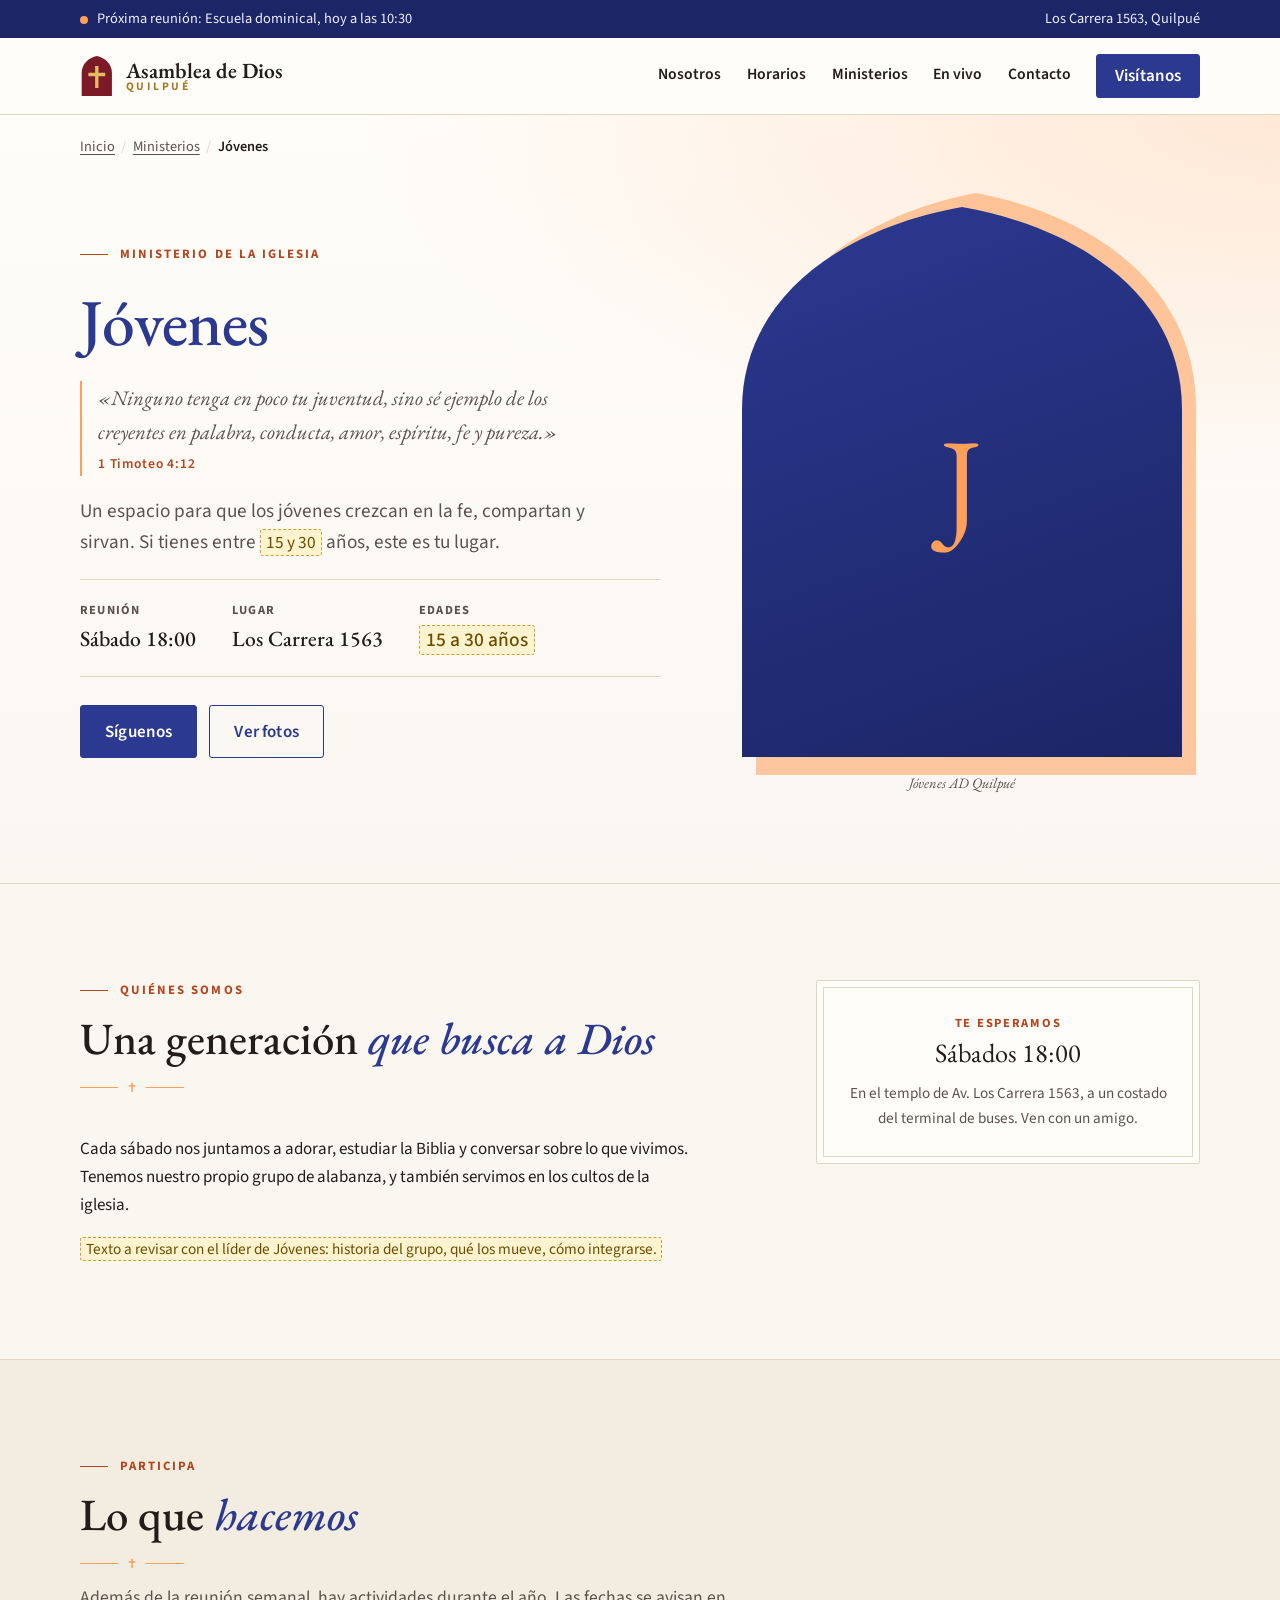
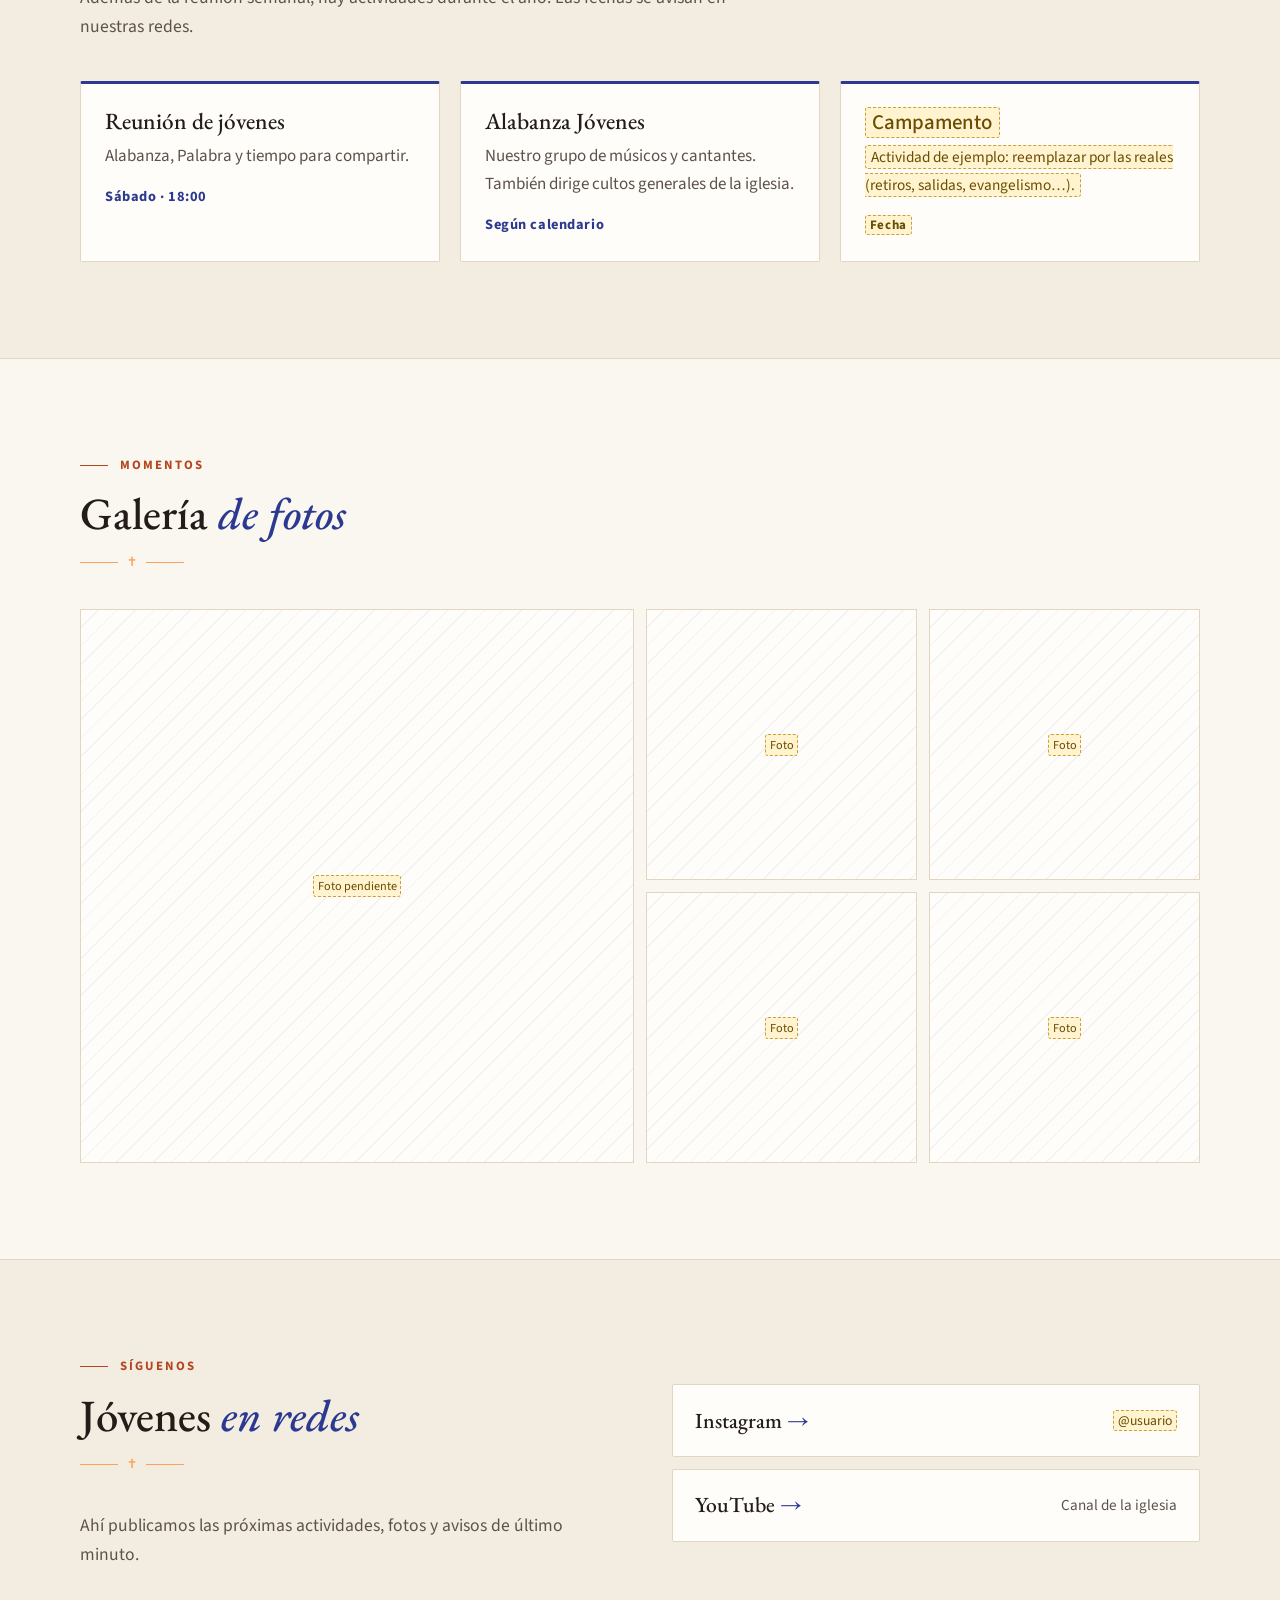
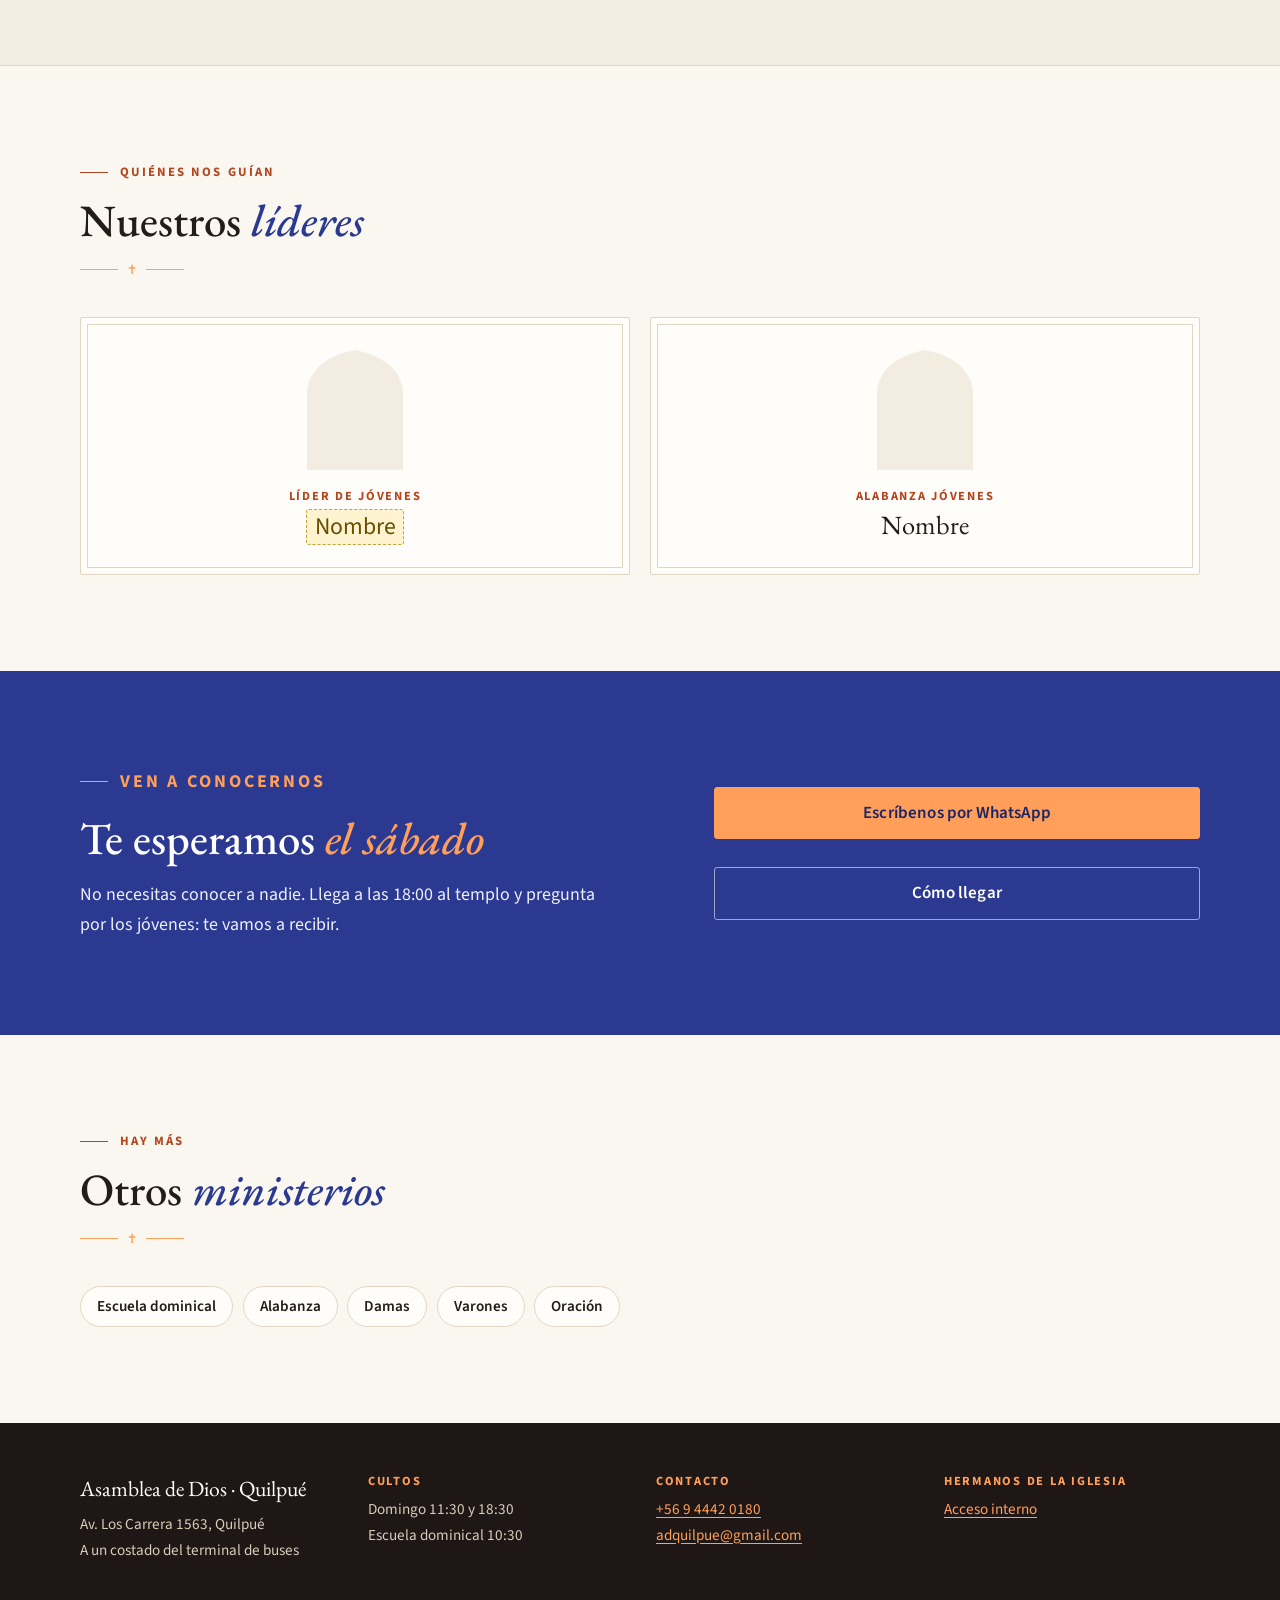
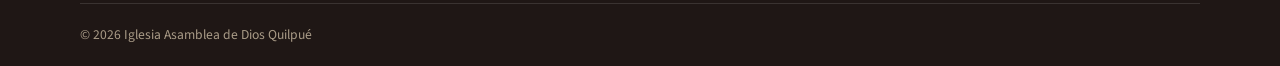
==== ministerios/jovenes/index.html @ 544dd095 "Páginas de ministerio: plantilla con Jóvenes y colores por función - ministerios/jovenes/: portada, " ====
<!DOCTYPE html>
<html lang="es">
<head>
  <!-- Página de ministerio: es también la PLANTILLA para los demás (ver ministerios/README.md).
       Lo marcado con <mark class="tbd"> es contenido pendiente: reemplazarlo o quitar la sección. -->
  <meta charset="UTF-8">
  <meta name="viewport" content="width=device-width, initial-scale=1.0">
  <title>Jóvenes · Asamblea de Dios Quilpué</title>
  <meta name="description" content="Ministerio de Jóvenes de la Asamblea de Dios Quilpué. Nos reunimos los sábados a las 18:00 en Los Carrera 1563. Actividades, fotos y redes.">
  <meta name="color-scheme" content="light">
  <meta name="theme-color" content="#2b3990">
  <meta property="og:title" content="Jóvenes · Asamblea de Dios Quilpué">
  <meta property="og:description" content="Sábados 18:00 en Los Carrera 1563, Quilpué. Un espacio para crecer en la fe, compartir y servir.">
  <meta property="og:type" content="website">
  <meta property="og:url" content="https://adquilpue.cl/ministerios/jovenes/">
  <meta property="og:image" content="https://adquilpue.cl/templo.jpg">
  <link rel="icon" type="image/svg+xml" href="/favicon.svg">
  <link rel="preconnect" href="https://fonts.googleapis.com">
  <link rel="preconnect" href="https://fonts.gstatic.com" crossorigin>
  <link href="https://fonts.googleapis.com/css2?family=EB+Garamond:ital,wght@0,400;0,500;0,600;1,400&family=Source+Sans+3:wght@400;600;700&display=swap" rel="stylesheet">
  <link rel="stylesheet" href="/styles.css">
  <link rel="stylesheet" href="/ministerios/ministerio.css">
  <link rel="stylesheet" href="tema.css">
  <script src="/app.js" defer></script>
</head>
<body>
  <a class="skip" href="#contenido">Saltar al contenido</a>

  <div class="topbar">
    <div class="wrap topbar-inner">
      <p><span class="dot" aria-hidden="true"></span> <span id="proxima">Domingos 11:30 y 18:30</span></p>
      <p class="topbar-address">Los Carrera 1563, Quilpué</p>
    </div>
  </div>

  <header class="site-header">
    <div class="wrap header-inner">
      <a class="brand" href="/" aria-label="Asamblea de Dios Quilpué, inicio">
        <svg class="brand-mark" viewBox="0 0 40 48" aria-hidden="true">
          <path d="M2 48V20C2 9 11 2 20 0c9 2 18 9 18 20v28z" />
          <path class="cross" d="M18 12h4v8h8v4h-8v14h-4V24h-8v-4h8z" />
        </svg>
        <span class="brand-text">
          <span class="brand-name">Asamblea de Dios</span>
          <span class="brand-place">Quilpué</span>
        </span>
      </a>

      <button class="menu-toggle" type="button" aria-expanded="false" aria-controls="menu">
        <span class="menu-bars" aria-hidden="true"></span><span class="menu-label">Menú</span>
      </button>

      <nav id="menu" class="nav" aria-label="Principal">
        <a href="/#nosotros">Nosotros</a>
        <a href="/#horarios">Horarios</a>
        <a href="/#ministerios" aria-current="page">Ministerios</a>
        <a href="/#en-vivo">En vivo</a>
        <a href="/#contacto">Contacto</a>
        <a class="btn btn-small" href="/#visitanos">Visítanos</a>
      </nav>
    </div>
  </header>

  <main id="contenido">
    <!-- Portada del ministerio -->
    <section class="m-hero">
      <nav class="wrap crumbs" aria-label="Estás en">
        <ol>
          <li><a href="/">Inicio</a></li>
          <li><a href="/#ministerios">Ministerios</a></li>
          <li><span aria-current="page">Jóvenes</span></li>
        </ol>
      </nav>
      <div class="wrap hero-inner">
        <div class="hero-text">
          <p class="kicker">Ministerio de la iglesia</p>
          <h1>Jóvenes</h1>
          <p class="verse">«Ninguno tenga en poco tu juventud, sino sé ejemplo de los creyentes en palabra, conducta, amor, espíritu, fe y pureza.» <cite>1 Timoteo 4:12</cite></p>
          <p class="lede">Un espacio para que los jóvenes crezcan en la fe, compartan y sirvan. Si tienes entre <mark class="tbd">15 y 30</mark> años, este es tu lugar.</p>

          <dl class="hero-facts">
            <div><dt>Reunión</dt><dd>Sábado 18:00</dd></div>
            <div><dt>Lugar</dt><dd>Los Carrera 1563</dd></div>
            <div><dt>Edades</dt><dd><mark class="tbd">15 a 30 años</mark></dd></div>
          </dl>

          <p class="actions">
            <a class="btn" href="#redes">Síguenos</a>
            <a class="btn btn-ghost" href="#galeria">Ver fotos</a>
          </p>
        </div>

        <figure class="hero-photo">
          <div class="arch">
            <!-- Con foto: <img src="fotos/portada.jpg" width="1080" height="1350" alt="Describe la foto"> -->
            <span class="arch-empty" aria-hidden="true">J</span>
          </div>
          <figcaption>Jóvenes AD Quilpué</figcaption>
        </figure>
      </div>
    </section>

    <!-- Quiénes somos -->
    <section id="nosotros-jovenes" class="section">
      <div class="wrap about">
        <div class="about-text">
          <header class="section-head">
            <p class="kicker">Quiénes somos</p>
            <h2>Una generación <em>que busca a Dios</em></h2>
          </header>
          <p>Cada sábado nos juntamos a adorar, estudiar la Biblia y conversar sobre lo que vivimos. Tenemos nuestro propio grupo de alabanza, y también servimos en los cultos de la iglesia.</p>
          <p><mark class="tbd">Texto a revisar con el líder de Jóvenes: historia del grupo, qué los mueve, cómo integrarse.</mark></p>
        </div>

        <aside class="pastor-card" aria-label="Cuándo nos reunimos">
          <p class="pastor-role">Te esperamos</p>
          <p class="pastor-name">Sábados 18:00</p>
          <p class="pastor-note">En el templo de Av. Los Carrera 1563, a un costado del terminal de buses. Ven con un amigo.</p>
        </aside>
      </div>
    </section>

    <!-- Lo que hacemos -->
    <section id="actividades" class="section section-tint">
      <div class="wrap">
        <header class="section-head">
          <p class="kicker">Participa</p>
          <h2>Lo que <em>hacemos</em></h2>
          <p class="section-lede">Además de la reunión semanal, hay actividades durante el año. Las fechas se avisan en nuestras redes.</p>
        </header>

        <ul class="cards">
          <li class="card">
            <h3>Reunión de jóvenes</h3>
            <p>Alabanza, Palabra y tiempo para compartir.</p>
            <p class="when">Sábado · 18:00</p>
          </li>
          <li class="card">
            <h3>Alabanza Jóvenes</h3>
            <p>Nuestro grupo de músicos y cantantes. También dirige cultos generales de la iglesia.</p>
            <p class="when">Según calendario</p>
          </li>
          <li class="card">
            <h3><mark class="tbd">Campamento</mark></h3>
            <p><mark class="tbd">Actividad de ejemplo: reemplazar por las reales (retiros, salidas, evangelismo…).</mark></p>
            <p class="when"><mark class="tbd">Fecha</mark></p>
          </li>
        </ul>
      </div>
    </section>

    <!-- Galería -->
    <section id="galeria" class="section">
      <div class="wrap">
        <header class="section-head">
          <p class="kicker">Momentos</p>
          <h2>Galería <em>de fotos</em></h2>
        </header>

        <!-- Cada foto: <li><a href="fotos/NOMBRE.jpg"><img src="fotos/NOMBRE-mini.jpg" width="600" height="600" loading="lazy" alt="Qué se ve"></a></li>
             La primera se muestra más grande. Ver ministerios/README.md (tamaños y peso). -->
        <ul class="gallery">
          <li><span class="photo-empty"><mark class="tbd">Foto pendiente</mark></span></li>
          <li><span class="photo-empty"><mark class="tbd">Foto</mark></span></li>
          <li><span class="photo-empty"><mark class="tbd">Foto</mark></span></li>
          <li><span class="photo-empty"><mark class="tbd">Foto</mark></span></li>
          <li><span class="photo-empty"><mark class="tbd">Foto</mark></span></li>
        </ul>
      </div>
    </section>

    <!-- Redes: dejar solo las que existan -->
    <section id="redes" class="section section-tint">
      <div class="wrap live">
        <div>
          <header class="section-head">
            <p class="kicker">Síguenos</p>
            <h2>Jóvenes <em>en redes</em></h2>
          </header>
          <p>Ahí publicamos las próximas actividades, fotos y avisos de último minuto.</p>
        </div>
        <ul class="socials">
          <li><a class="social" href="#" data-tbd><span class="social-name">Instagram</span><span class="social-note"><mark class="tbd">@usuario</mark></span></a></li>
          <li><a class="social" href="https://www.youtube.com/@adquilpue" target="_blank" rel="noopener"><span class="social-name">YouTube</span><span class="social-note">Canal de la iglesia</span></a></li>
        </ul>
      </div>
    </section>

    <!-- Líderes -->
    <section id="lideres" class="section">
      <div class="wrap">
        <header class="section-head">
          <p class="kicker">Quiénes nos guían</p>
          <h2>Nuestros <em>líderes</em></h2>
        </header>
        <ul class="people">
          <li>
            <div class="pastor-card">
              <div class="person-photo" aria-hidden="true"><!-- <img src="fotos/lider.jpg" alt=""> --></div>
              <p class="pastor-role">Líder de Jóvenes</p>
              <p class="pastor-name"><mark class="tbd">Nombre</mark></p>
            </div>
          </li>
          <li>
            <div class="pastor-card">
              <div class="person-photo" aria-hidden="true"></div>
              <p class="pastor-role">Alabanza Jóvenes</p>
              <p class="pastor-name">Nombre</p>
            </div>
          </li>
        </ul>
      </div>
    </section>

    <!-- Invitación -->
    <section class="section section-accent">
      <div class="wrap contact">
        <div>
          <p class="kicker">Ven a conocernos</p>
          <h2>Te esperamos <em>el sábado</em></h2>
          <p>No necesitas conocer a nadie. Llega a las 18:00 al templo y pregunta por los jóvenes: te vamos a recibir.</p>
        </div>
        <div class="contact-actions">
          <a class="btn btn-highlight" href="https://wa.me/56944420180?text=Hola%2C%20quiero%20saber%20m%C3%A1s%20de%20los%20j%C3%B3venes" target="_blank" rel="noopener">Escríbenos por WhatsApp</a>
          <a class="btn btn-outline-light" href="https://www.google.com/maps/search/?api=1&amp;query=Los+Carrera+1563+Quilpu%C3%A9+Chile" target="_blank" rel="noopener">Cómo llegar</a>
        </div>
      </div>
    </section>

    <!-- Otros ministerios -->
    <section class="section">
      <div class="wrap">
        <header class="section-head">
          <p class="kicker">Hay más</p>
          <h2>Otros <em>ministerios</em></h2>
        </header>
        <!-- Cuando un ministerio tenga su página, enlazarla aquí: /ministerios/NOMBRE/ -->
        <ul class="other-ministries">
          <li><a href="/#ministerios">Escuela dominical</a></li>
          <li><a href="/#ministerios">Alabanza</a></li>
          <li><a href="/#ministerios">Damas</a></li>
          <li><a href="/#ministerios">Varones</a></li>
          <li><a href="/#ministerios">Oración</a></li>
        </ul>
      </div>
    </section>
  </main>

  <footer class="site-footer">
    <div class="wrap footer-grid">
      <div>
        <p class="footer-brand">Asamblea de Dios · Quilpué</p>
        <p>Av. Los Carrera 1563, Quilpué<br>A un costado del terminal de buses</p>
      </div>
      <div>
        <p class="footer-title">Cultos</p>
        <p>Domingo 11:30 y 18:30<br>Escuela dominical 10:30</p>
      </div>
      <div>
        <p class="footer-title">Contacto</p>
        <p><a href="https://wa.me/56944420180" target="_blank" rel="noopener">+56 9 4442 0180</a><br><a href="mailto:adquilpue@gmail.com">adquilpue@gmail.com</a></p>
      </div>
      <div>
        <p class="footer-title">Hermanos de la iglesia</p>
        <p><a href="https://adquilpue.jetro.cl">Acceso interno</a></p>
      </div>
    </div>
    <div class="wrap footer-bottom">
      <p>&copy; <span id="anio">2026</span> Iglesia Asamblea de Dios Quilpué</p>
    </div>
  </footer>
</body>
</html>
---- styles.css ----
/* Asamblea de Dios Quilpué — diseño tradicional y sobrio.
   Paleta tomada del templo: bordó de las sillas y el altar, dorado de la madera del púlpito y los paneles,
   marfil de los muros. Motivo: el arco ojival de los paneles y del púlpito. */
:root {
  --ivory: #faf7f1;
  --paper: #fffdf9;
  --tint: #f3ece0;
  --line: #e2d6c2;
  --ink: #231c19;
  --soft: #5d524b;
  /* Paleta de la iglesia */
  --wine: #7d1a28;
  --wine-deep: #5b111d;
  --gold: #a87a26;        /* dorado para texto sobre claro (contraste suficiente en tamaños grandes) */
  --gold-light: #e3bd62;  /* dorado para fondos oscuros */
  /* Colores con función: todo el CSS usa estos. La página de un ministerio los redefine en su `tema.css`
     (ver ministerios/README.md) y así conserva el mismo lenguaje visual con sus propios colores. */
  --accent: var(--wine);              /* color principal: títulos destacados, botones, bordes activos */
  --accent-deep: var(--wine-deep);    /* hover de botones, franja superior */
  --on-accent: #f8ecd6;               /* texto sobre el color principal */
  --highlight: var(--gold);           /* segundo color sobre fondo claro: antetítulos, números */
  --highlight-light: var(--gold-light); /* segundo color sobre fondo oscuro, ornamentos y foco */
  --highlight-hover: #f0cf7e;
  --serif: 'EB Garamond', Georgia, 'Times New Roman', serif;
  --sans: 'Source Sans 3', system-ui, -apple-system, 'Segoe UI', sans-serif;
  --arch: url("data:image/svg+xml,%3Csvg xmlns='http://www.w3.org/2000/svg' viewBox='0 0 100 125' preserveAspectRatio='none'%3E%3Cpath d='M0 125V46C0 21 22 5 50 0c28 5 50 21 50 46v79z'/%3E%3C/svg%3E");
  color-scheme: light;
}

* { box-sizing: border-box; margin: 0; padding: 0; }
html { scroll-behavior: smooth; scroll-padding-top: 6rem; }
@media (prefers-reduced-motion: reduce) { html { scroll-behavior: auto; } * { transition: none !important; } }

body {
  font-family: var(--sans);
  font-size: 1.0625rem;
  line-height: 1.65;
  background: var(--ivory);
  color: var(--ink);
  -webkit-font-smoothing: antialiased;
}

img { display: block; max-width: 100%; height: auto; }
a { color: var(--accent); text-underline-offset: 3px; }
a:hover { color: var(--accent-deep); }
:focus-visible { outline: 3px solid var(--highlight-light); outline-offset: 3px; border-radius: 2px; }
::selection { background: color-mix(in srgb, var(--accent) 22%, transparent); }

.wrap { width: min(1120px, 100% - 2rem); margin-inline: auto; }

.skip {
  position: absolute; left: 1rem; top: -4rem; z-index: 100;
  background: var(--accent); color: #fff; padding: .6rem 1rem; border-radius: 4px;
}
.skip:focus { top: 1rem; }

/* Contenido provisional: se ve a propósito para no olvidarlo */
mark.tbd {
  background: #fff4cf; color: #6b4d00; border: 1px dashed #c9a13c;
  padding: 0 .3em; border-radius: 3px; font-size: .9em; font-family: var(--sans);
}

/* ---------- Tipografía ---------- */
h1, h2, h3 { font-family: var(--serif); font-weight: 500; line-height: 1.15; color: var(--ink); }
h1 { font-size: clamp(2.5rem, 6vw, 4.1rem); letter-spacing: -.01em; }
h2 { font-size: clamp(2rem, 4vw, 2.8rem); }
h3 { font-size: 1.45rem; }
h1 em, h2 em { font-style: italic; color: var(--accent); }

.kicker {
  font-size: .8rem; font-weight: 700; letter-spacing: .16em; text-transform: uppercase; color: var(--highlight);
  display: flex; align-items: center; gap: .75rem;
}
.kicker::before { content: ""; width: 1.75rem; height: 1px; background: currentColor; }

.lede { font-size: 1.2rem; color: var(--soft); max-width: 34rem; }

/* ---------- Botones ---------- */
.btn {
  display: inline-flex; align-items: center; justify-content: center; gap: .5rem;
  min-height: 3rem; padding: .7rem 1.5rem; border-radius: 3px; border: 1px solid var(--accent);
  background: var(--accent); color: #fff; font-weight: 600; text-decoration: none; letter-spacing: .01em;
  transition: background .2s, color .2s, border-color .2s;
}
.btn:hover { background: var(--accent-deep); border-color: var(--accent-deep); color: #fff; }
.btn-small { min-height: 2.5rem; padding: .45rem 1.1rem; }
.btn-ghost { background: transparent; color: var(--accent); }
.btn-ghost:hover { background: var(--accent); color: #fff; }
.btn-highlight { background: var(--highlight-light); border-color: var(--highlight-light); color: var(--accent-deep); }
.btn-highlight:hover { background: var(--highlight-hover); border-color: var(--highlight-hover); color: var(--accent-deep); }
.btn-outline-light { background: transparent; border-color: rgb(255 255 255 / .55); color: #fff; }
.btn-outline-light:hover { background: rgb(255 255 255 / .1); border-color: #fff; color: #fff; }

/* ---------- Franja superior y encabezado ---------- */
.topbar { background: var(--accent-deep); color: var(--on-accent); font-size: .9rem; }
.topbar-inner { display: flex; justify-content: space-between; gap: 1rem; padding-block: .45rem; }
.topbar .dot { display: inline-block; width: .5rem; height: .5rem; border-radius: 50%; background: var(--highlight-light); margin-right: .35rem; vertical-align: middle; }

.site-header {
  position: sticky; top: 0; z-index: 50;
  background: color-mix(in srgb, var(--paper) 94%, transparent);
  backdrop-filter: blur(8px);
  border-bottom: 1px solid var(--line);
}
.header-inner { display: flex; align-items: center; justify-content: space-between; gap: 1.5rem; min-height: 4.75rem; }

.brand { display: flex; align-items: center; gap: .75rem; text-decoration: none; color: var(--ink); }
.brand-mark { width: 2.1rem; height: auto; fill: var(--accent); }
.brand-mark .cross { fill: var(--highlight-light); }
.brand-text { display: flex; flex-direction: column; line-height: 1.05; }
.brand-name { font-family: var(--serif); font-size: 1.35rem; font-weight: 600; }
.brand-place { font-size: .72rem; font-weight: 700; letter-spacing: .24em; text-transform: uppercase; color: var(--highlight); }

.nav { display: flex; align-items: center; gap: 1.6rem; }
.nav a:not(.btn) { color: var(--ink); text-decoration: none; font-weight: 600; font-size: .98rem; padding-block: .4rem; border-bottom: 2px solid transparent; }
.nav a:not(.btn):hover { color: var(--accent); border-bottom-color: var(--highlight-light); }

.menu-toggle { display: none; }

@media (max-width: 860px) {
  .topbar-address { display: none; }
  .menu-toggle {
    display: inline-flex; align-items: center; gap: .55rem; background: none; border: 1px solid var(--line);
    border-radius: 3px; padding: .55rem .8rem; font: inherit; font-weight: 600; color: var(--ink); cursor: pointer;
  }
  .menu-bars, .menu-bars::before, .menu-bars::after { display: block; width: 1.1rem; height: 2px; background: var(--ink); position: relative; }
  .menu-bars::before, .menu-bars::after { content: ""; position: absolute; left: 0; }
  .menu-bars::before { top: -6px; }
  .menu-bars::after { top: 6px; }
  .nav {
    position: absolute; inset: 100% 0 auto 0; flex-direction: column; align-items: stretch; gap: 0;
    background: var(--paper); border-bottom: 1px solid var(--line); padding: .5rem 1rem 1.25rem;
    box-shadow: 0 18px 30px -18px rgb(35 28 25 / .35);
  }
  .nav a:not(.btn) { padding: .85rem .25rem; border-bottom: 1px solid var(--line); }
  .nav .btn { margin-top: 1rem; }
  .js .nav:not(.open) { display: none; }
}

/* ---------- Portada ---------- */
.hero { background: linear-gradient(180deg, var(--paper) 0%, var(--ivory) 100%); border-bottom: 1px solid var(--line); }
.hero-inner { display: grid; grid-template-columns: 1.1fr .9fr; gap: clamp(2rem, 5vw, 4.5rem); align-items: center; padding-block: clamp(3rem, 7vw, 5.5rem); }
.hero-text > * + * { margin-top: 1.25rem; }
.verse { font-family: var(--serif); font-style: italic; font-size: 1.3rem; color: var(--soft); border-left: 2px solid var(--highlight-light); padding-left: 1rem; max-width: 32rem; }
.verse cite { display: block; font-style: normal; font-family: var(--sans); font-size: .85rem; font-weight: 600; letter-spacing: .06em; color: var(--highlight); margin-top: .25rem; }

.hero-facts { display: grid; grid-template-columns: repeat(3, auto); justify-content: start; gap: .5rem 2.25rem; padding-block: 1.25rem; border-block: 1px solid var(--line); }
.hero-facts dt { font-size: .78rem; font-weight: 700; letter-spacing: .1em; text-transform: uppercase; color: var(--soft); }
.hero-facts dd { font-family: var(--serif); font-size: 1.35rem; font-weight: 500; }
.actions { display: flex; flex-wrap: wrap; gap: .75rem; padding-top: .5rem; }

.hero-photo { position: relative; max-width: 440px; justify-self: center; width: 100%; }
.hero-photo::before {
  content: ""; position: absolute; inset: -14px -14px 20px 14px; z-index: 0;
  background: var(--highlight-light); opacity: .55;
  -webkit-mask: var(--arch) center / 100% 100% no-repeat; mask: var(--arch) center / 100% 100% no-repeat;
}
.arch { position: relative; z-index: 1; aspect-ratio: 4 / 5; -webkit-mask: var(--arch) center / 100% 100% no-repeat; mask: var(--arch) center / 100% 100% no-repeat; }
.arch img { width: 100%; height: 100%; object-fit: cover; object-position: 50% 45%; }
.hero-photo figcaption { position: relative; z-index: 1; text-align: center; margin-top: .9rem; font-size: .9rem; color: var(--soft); font-style: italic; font-family: var(--serif); }

@media (max-width: 860px) {
  .hero-inner { grid-template-columns: 1fr; }
  .hero-photo { max-width: 320px; }  /* en celular primero el texto y los horarios; la foto después */
  .hero-facts { grid-template-columns: 1fr 1fr; }
}
@media (max-width: 420px) { .hero-facts { grid-template-columns: 1fr; } }

/* ---------- Secciones ---------- */
.section { padding-block: clamp(3.5rem, 8vw, 6rem); }
.section-tint { background: var(--tint); border-block: 1px solid var(--line); }
.section-head { margin-bottom: 2.5rem; max-width: 42rem; }
.section-head > * + * { margin-top: .75rem; }
.section-lede { color: var(--soft); font-size: 1.1rem; }

/* Ornamento bajo los títulos: una cruz pequeña entre dos líneas finas */
.section-head h2::after {
  content: "✝"; display: block; width: 6.5rem; height: 14px; margin-top: 1rem;
  font-family: var(--sans); font-size: .8rem; line-height: 14px; text-align: center; color: var(--highlight-light);
  background:
    linear-gradient(var(--highlight-light), var(--highlight-light)) left center / 2.4rem 1px no-repeat,
    linear-gradient(var(--highlight-light), var(--highlight-light)) right center / 2.4rem 1px no-repeat;
}

/* Primera visita */
.steps { list-style: none; display: grid; grid-template-columns: repeat(auto-fit, minmax(230px, 1fr)); gap: 1.25rem; counter-reset: paso; }
.steps li { counter-increment: paso; background: var(--paper); border: 1px solid var(--line); border-top: 3px solid var(--accent); padding: 1.5rem; border-radius: 2px; }
.steps li::before { content: counter(paso, upper-roman); display: block; font-family: var(--serif); font-size: 1.1rem; color: var(--highlight); margin-bottom: .35rem; }
.steps h3 { margin-bottom: .5rem; }
.steps p { color: var(--soft); }

/* Horarios */
.schedule { display: grid; grid-template-columns: repeat(auto-fit, minmax(230px, 1fr)); gap: 1.25rem; }
.day { background: var(--paper); border: 1px solid var(--line); border-radius: 2px; padding: 1.5rem; position: relative; }
.day h3 { padding-bottom: .75rem; margin-bottom: .75rem; border-bottom: 1px solid var(--line); }
.day ul { list-style: none; display: grid; gap: .6rem; }
.day li { display: grid; grid-template-columns: 3.6rem 1fr; gap: .75rem; align-items: baseline; }
.time { font-family: var(--serif); font-size: 1.3rem; font-weight: 600; color: var(--accent); font-variant-numeric: tabular-nums; }
.day small { color: var(--soft); }
.day.today { border-color: var(--accent); box-shadow: inset 0 3px 0 var(--accent); }
.day.today::after {
  content: "Hoy"; position: absolute; top: 1.35rem; right: 1.25rem;
  font-size: .72rem; font-weight: 700; letter-spacing: .12em; text-transform: uppercase;
  background: var(--accent); color: #fff; padding: .15rem .55rem; border-radius: 2px;
}
.note { margin-top: 1.5rem; color: var(--soft); font-size: .95rem; }

/* Nosotros */
.about { display: grid; grid-template-columns: 1.4fr .8fr; gap: clamp(2rem, 5vw, 4rem); align-items: start; }
.about-text > p + p { margin-top: 1rem; }
.about-text > p { max-width: 38rem; }
.pastor-card {
  background: var(--paper); border: 1px solid var(--line); border-radius: 2px; padding: 2rem 1.75rem; text-align: center; position: relative;
}
.pastor-card::before { content: ""; position: absolute; inset: 6px; border: 1px solid var(--line); pointer-events: none; }
.pastor-photo { width: 4.5rem; margin: 0 auto 1rem; }
.pastor-photo svg { fill: var(--accent); }
.pastor-photo .cross { fill: var(--highlight-light); }
.pastor-role { font-size: .78rem; font-weight: 700; letter-spacing: .14em; text-transform: uppercase; color: var(--highlight); }
.pastor-name { font-family: var(--serif); font-size: 1.65rem; line-height: 1.2; margin-top: .2rem; }
.pastor-note { color: var(--soft); font-size: .95rem; margin-top: .75rem; }

/* Lo que creemos: 16 verdades fundamentales, desplegables */
.beliefs { margin-top: clamp(3rem, 6vw, 4.5rem); }
.beliefs-head { margin-bottom: 1.5rem; }
.beliefs-head h3 { font-size: clamp(1.7rem, 3vw, 2.1rem); }
.beliefs-head p { color: var(--soft); margin-top: .35rem; }
.truths { list-style: none; display: grid; grid-template-columns: 1fr 1fr; gap: 0 2rem; border-top: 1px solid var(--line); }
.truths li { border-bottom: 1px solid var(--line); }
.truths summary {
  display: flex; align-items: baseline; gap: .9rem; padding: .9rem .25rem; cursor: pointer; list-style: none;
  font-family: var(--serif); font-size: 1.2rem; line-height: 1.3;
}
.truths summary::-webkit-details-marker { display: none; }
.truths summary::after { content: "+"; margin-left: auto; font-family: var(--sans); color: var(--accent); font-weight: 600; }
.truths details[open] summary::after { content: "−"; }
.truths summary:hover { color: var(--accent); }
.truths .num { font-family: var(--sans); font-size: .8rem; font-weight: 700; color: var(--highlight); min-width: 1.4rem; font-variant-numeric: tabular-nums; }
.truths details p { padding: 0 .25rem 1rem 2.55rem; color: var(--soft); }
@media (max-width: 760px) { .truths { grid-template-columns: 1fr; } }

.directions { color: var(--soft); }
.directions strong { color: var(--ink); font-weight: 600; }
.contact-note a { color: #fff; }

@media (max-width: 860px) { .about { grid-template-columns: 1fr; } }

/* Ministerios */
.ministries { display: grid; grid-template-columns: repeat(3, 1fr); gap: 1.25rem; }
@media (max-width: 860px) { .ministries { grid-template-columns: repeat(2, 1fr); } }
@media (max-width: 560px) { .ministries { grid-template-columns: 1fr; } }
.ministry { background: var(--paper); border: 1px solid var(--line); border-radius: 2px; padding: 1.6rem 1.5rem 1.4rem; display: flex; flex-direction: column; }
.ministry h3 { margin-bottom: .5rem; }
.ministry p { color: var(--soft); }
.ministry .when { margin-top: auto; padding-top: 1rem; font-weight: 700; font-size: .9rem; letter-spacing: .04em; color: var(--accent); }
/* Ministerio con página propia: toda la tarjeta es el enlace (el del título se estira) */
.ministry.has-page { position: relative; transition: border-color .2s, transform .2s; }
.ministry.has-page:hover { border-color: var(--accent); transform: translateY(-2px); }
.ministry.has-page h3 a { color: inherit; text-decoration: none; }
.ministry.has-page h3 a::after { content: ""; position: absolute; inset: 0; }
.ministry .more { float: right; }

/* En vivo */
.live { display: grid; grid-template-columns: 1fr 1fr; gap: clamp(2rem, 5vw, 4rem); align-items: center; }
.live > div > p { max-width: 32rem; color: var(--soft); font-size: 1.1rem; }
.socials { list-style: none; display: grid; gap: .75rem; }
.social {
  display: flex; justify-content: space-between; align-items: center; gap: 1rem; flex-wrap: wrap;
  padding: 1.1rem 1.35rem; background: var(--paper); border: 1px solid var(--line); border-radius: 2px;
  text-decoration: none; color: var(--ink); transition: border-color .2s, transform .2s;
}
.social:hover { border-color: var(--accent); color: var(--ink); transform: translateX(3px); }
.social-name { font-family: var(--serif); font-size: 1.35rem; font-weight: 500; }
.social-name::after { content: " →"; color: var(--accent); }
.social-note { color: var(--soft); font-size: .95rem; }
@media (max-width: 860px) { .live { grid-template-columns: 1fr; } }

/* Contacto */
.section-accent { background: var(--accent); color: var(--on-accent); }
.section-accent h2 { color: #fff; }
.section-accent h2 em { color: var(--highlight-light); }
.section-accent .kicker { color: var(--highlight-light); }
.contact { display: grid; grid-template-columns: 1.1fr .9fr; gap: 2.5rem; align-items: center; }
.contact > div > * + * { margin-top: 1rem; }
.contact > div > p { max-width: 34rem; font-size: 1.12rem; }
.contact-actions { display: grid; gap: .75rem; }
.contact-note { font-size: .9rem; }
@media (max-width: 860px) { .contact { grid-template-columns: 1fr; } }

/* Ubicación */
.location { display: grid; grid-template-columns: .8fr 1.2fr; gap: clamp(2rem, 5vw, 4rem); align-items: center; }
.location-info > * + * { margin-top: 1rem; }
address { font-style: normal; font-family: var(--serif); font-size: 1.6rem; line-height: 1.3; }
.map { border: 1px solid var(--line); padding: 6px; background: var(--paper); }
.map iframe { display: block; width: 100%; height: 380px; border: 0; }
@media (max-width: 860px) { .location { grid-template-columns: 1fr; } .map iframe { height: 300px; } }

/* ---------- Pie ---------- */
.site-footer { background: #1f1715; color: #d9ccb8; padding-top: 3rem; font-size: .95rem; }
.site-footer a { color: var(--highlight-light); }
.footer-grid { display: grid; grid-template-columns: repeat(auto-fit, minmax(200px, 1fr)); gap: 2rem; padding-bottom: 2.5rem; }
.footer-brand { font-family: var(--serif); font-size: 1.35rem; color: #fff; margin-bottom: .35rem; }
.footer-title { font-size: .78rem; font-weight: 700; letter-spacing: .14em; text-transform: uppercase; color: var(--highlight-light); margin-bottom: .35rem; }
.footer-bottom { border-top: 1px solid rgb(255 255 255 / .12); padding-block: 1.25rem; font-size: .85rem; color: #a99b87; }

/* ---------- Scroll por bloques ----------
   «proximity»: al soltar el scroll cerca del inicio de una sección, la página se acomoda a ella; si la sección es más
   alta que la pantalla (Lo que creemos, Ministerios) se puede leer libremente. Solo en pantallas grandes: en celular
   el acomodo automático molesta al leer. */
@media (min-width: 861px) and (prefers-reduced-motion: no-preference) {
  html { scroll-snap-type: y proximity; }
  /* El primer bloque es el tope de la página (franja de la próxima reunión incluida), no la portada:
     alinear la portada bajo el menú fijo dejaba la franja cortada. */
  .topbar, .section { scroll-snap-align: start; }
  .site-footer { scroll-snap-align: end; }
}
---- ministerios/ministerio.css ----
/* Páginas de ministerio: piezas propias de estas páginas. Se cargan después de /styles.css (tipografía, botones,
   secciones, encabezado y pie son los del sitio) y antes del `tema.css` de cada ministerio, que solo cambia colores.
   Todo usa los colores con función (--accent, --highlight…), nunca un color fijo: así cada ministerio se ve con su
   paleta y el mismo lenguaje visual (arco ojival, ornamento bajo los títulos, tarjetas con filete, serif + sans). */

/* Migas: dónde estoy dentro del sitio */
.crumbs { font-size: .9rem; color: var(--soft); padding-top: 1.25rem; }
.crumbs ol { list-style: none; display: flex; flex-wrap: wrap; gap: .4rem; }
.crumbs li + li::before { content: "/"; margin-right: .4rem; color: var(--line); }
.crumbs a { color: var(--soft); }
.crumbs a:hover { color: var(--accent); }
.crumbs [aria-current] { color: var(--ink); font-weight: 600; }

/* Portada del ministerio: misma estructura que la del sitio, con el color del ministerio de fondo suave */
.m-hero {
  background:
    radial-gradient(120% 80% at 100% 0%, color-mix(in srgb, var(--highlight-light) 22%, transparent) 0%, transparent 60%),
    linear-gradient(180deg, var(--paper) 0%, var(--ivory) 100%);
  border-bottom: 1px solid var(--line);
}
.m-hero .hero-inner { padding-top: clamp(1.5rem, 4vw, 3rem); }
.m-hero h1 { color: var(--accent); }

/* Foto de portada aún sin cargar: el arco con el color del ministerio y su inicial */
.arch-empty {
  display: grid; place-items: center; width: 100%; height: 100%;
  background: linear-gradient(160deg, var(--accent) 0%, var(--accent-deep) 100%);
  color: var(--highlight-light); font-family: var(--serif); font-size: clamp(5rem, 14vw, 8rem); line-height: 1;
}

/* Tarjetas genéricas (actividades, grupos, lo que hacemos) */
.cards { list-style: none; display: grid; grid-template-columns: repeat(auto-fit, minmax(240px, 1fr)); gap: 1.25rem; }
.card { background: var(--paper); border: 1px solid var(--line); border-top: 3px solid var(--accent); border-radius: 2px; padding: 1.5rem; }
.card h3 { margin-bottom: .5rem; }
.card p { color: var(--soft); }
.card .when { margin-top: .9rem; font-weight: 700; font-size: .9rem; letter-spacing: .04em; color: var(--accent); }

/* Galería: cuadrícula de fotos; la primera, más grande. Cada foto es un enlace a la imagen completa
   (con JavaScript se abre encima de la página; sin él, se abre la imagen). */
.gallery { list-style: none; display: grid; grid-template-columns: repeat(4, 1fr); grid-auto-rows: 1fr; gap: .75rem; }
.gallery li:first-child { grid-column: span 2; grid-row: span 2; }
.gallery a, .gallery .photo-empty { display: block; height: 100%; aspect-ratio: 1; border: 1px solid var(--line); padding: 5px; background: var(--paper); }
.gallery li:first-child a, .gallery li:first-child .photo-empty { aspect-ratio: auto; }
.gallery img { width: 100%; height: 100%; object-fit: cover; transition: transform .3s; }
.gallery a { overflow: hidden; }
.gallery a:hover img { transform: scale(1.03); }
.photo-empty {
  display: grid !important; place-items: center; text-align: center; color: var(--soft); font-size: .85rem;
  background:
    repeating-linear-gradient(135deg, transparent 0 12px, color-mix(in srgb, var(--accent) 6%, transparent) 12px 13px),
    var(--paper) !important;
}
@media (max-width: 760px) {
  .gallery { grid-template-columns: repeat(2, 1fr); }
}

/* Visor de fotos (lo crea app.js) */
.lightbox { border: 0; padding: 0; background: transparent; max-width: min(92vw, 1100px); max-height: 92vh; margin: auto; }
.lightbox::backdrop { background: rgb(20 16 14 / .88); }
.lightbox img { max-width: 100%; max-height: 82vh; margin-inline: auto; border: 5px solid var(--paper); }
.lightbox p { color: #f3ece0; text-align: center; margin-top: .6rem; font-family: var(--serif); font-style: italic; }
.lightbox button {
  position: fixed; top: 1rem; right: 1rem; min-height: 2.75rem; padding: .4rem 1rem; border-radius: 3px; cursor: pointer;
  border: 1px solid rgb(255 255 255 / .55); background: transparent; color: #fff; font: inherit; font-weight: 600;
}

/* Personas (líderes, encargados): mismas tarjetas con doble filete que la del pastor */
.people { list-style: none; display: grid; grid-template-columns: repeat(auto-fit, minmax(220px, 1fr)); gap: 1.25rem; }
.people .pastor-card { height: 100%; }
.person-photo { width: 6rem; aspect-ratio: 4 / 5; margin: 0 auto 1rem; -webkit-mask: var(--arch) center / 100% 100% no-repeat; mask: var(--arch) center / 100% 100% no-repeat; background: var(--tint); }
.person-photo img { width: 100%; height: 100%; object-fit: cover; }

/* Otros ministerios, al final de la página */
.other-ministries { display: flex; flex-wrap: wrap; gap: .6rem; list-style: none; }
.other-ministries a {
  display: inline-block; padding: .45rem 1rem; border: 1px solid var(--line); border-radius: 999px;
  background: var(--paper); color: var(--ink); text-decoration: none; font-weight: 600; font-size: .95rem;
}
.other-ministries a:hover { border-color: var(--accent); color: var(--accent); }

/* El logo del encabezado es el de la iglesia: conserva sus colores en todas las páginas de ministerio */
.brand-mark { fill: var(--wine); }
.brand-mark .cross { fill: var(--gold-light); }
.brand-place { color: var(--gold); }
---- ministerios/jovenes/tema.css ----
/* Jóvenes: colores propios. Solo se redefinen los colores con función de /styles.css; el resto del diseño es el
   del sitio. Revisar el contraste al cambiarlos (texto normal ≥ 4.5:1 sobre el marfil #faf7f1). */
:root {
  --accent: #2b3990;          /* índigo: 9.4:1 sobre marfil */
  --accent-deep: #1c2566;
  --on-accent: #eef0ff;
  --highlight: #b4461f;       /* naranja quemado para texto sobre claro: 5.1:1 */
  --highlight-light: #ff9f5a; /* naranja claro sobre fondos oscuros: 6.9:1 sobre --accent-deep */
  --highlight-hover: #ffb57f;
}
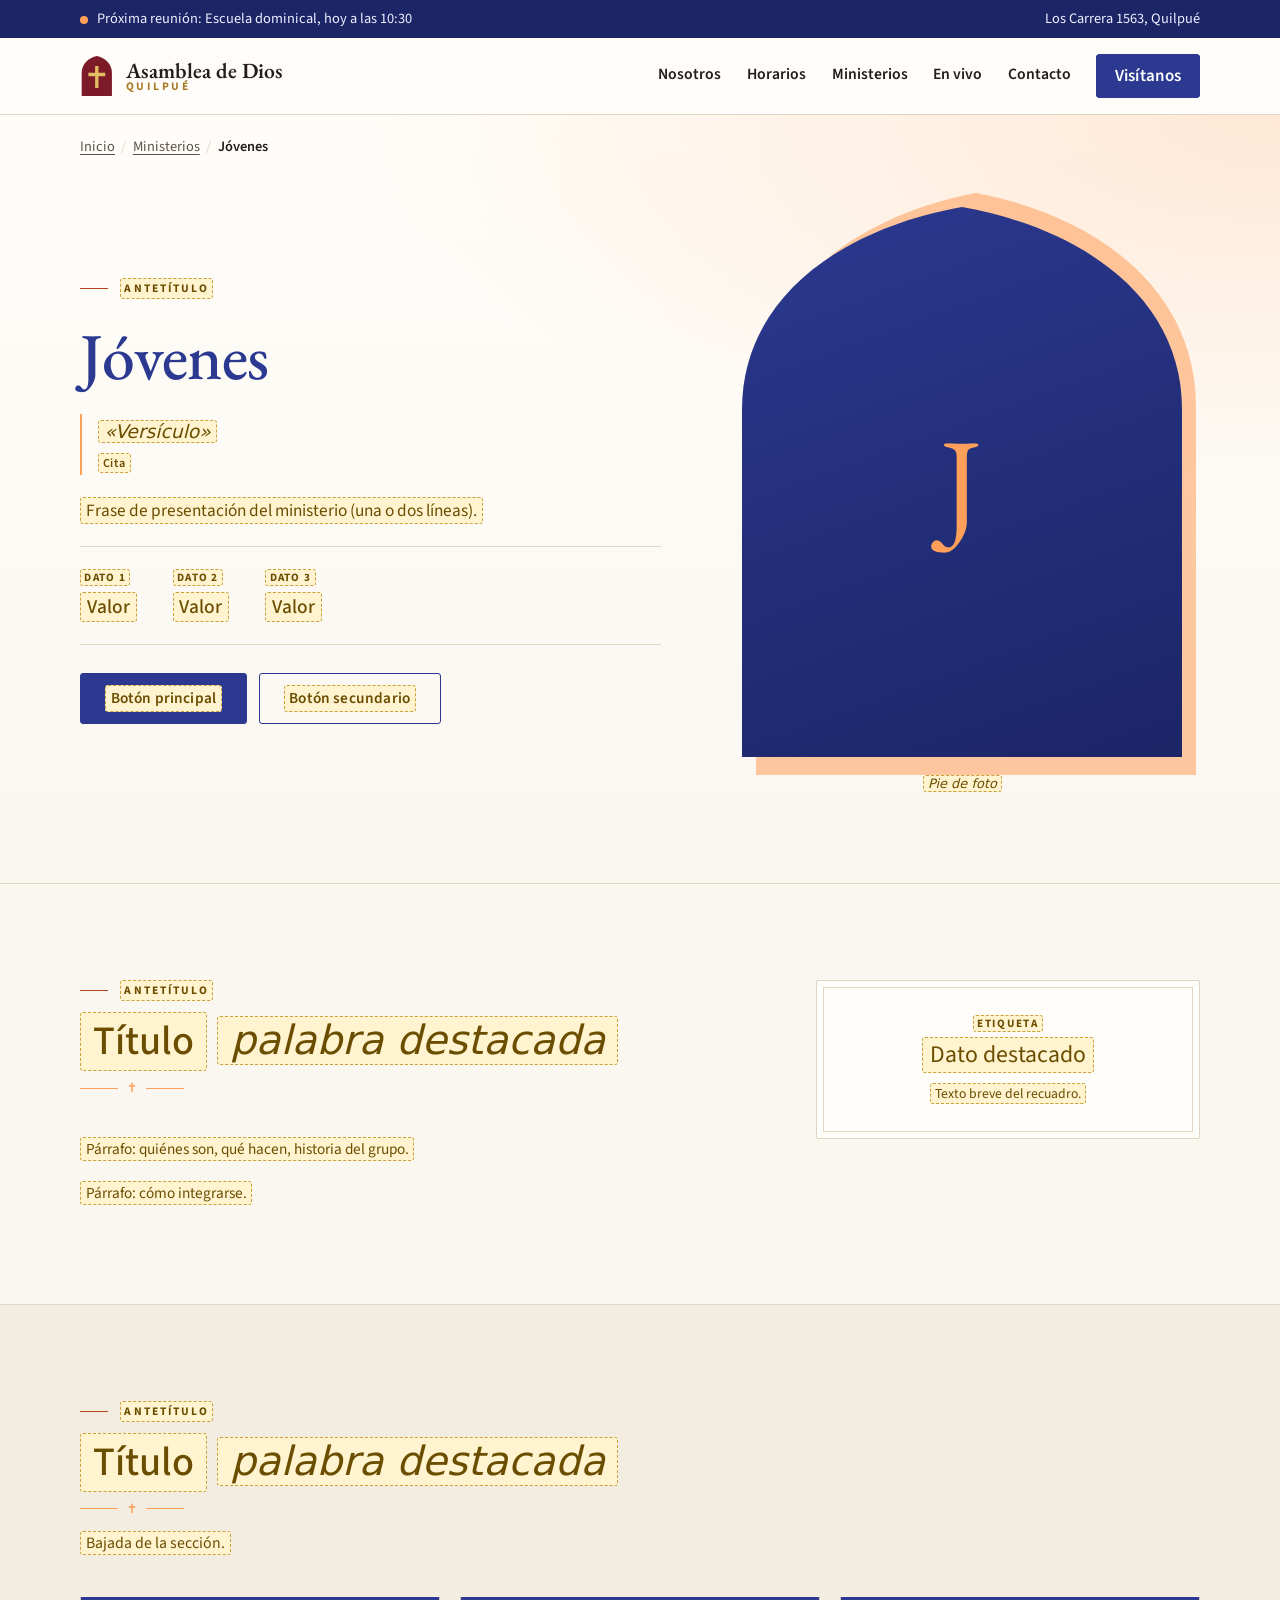
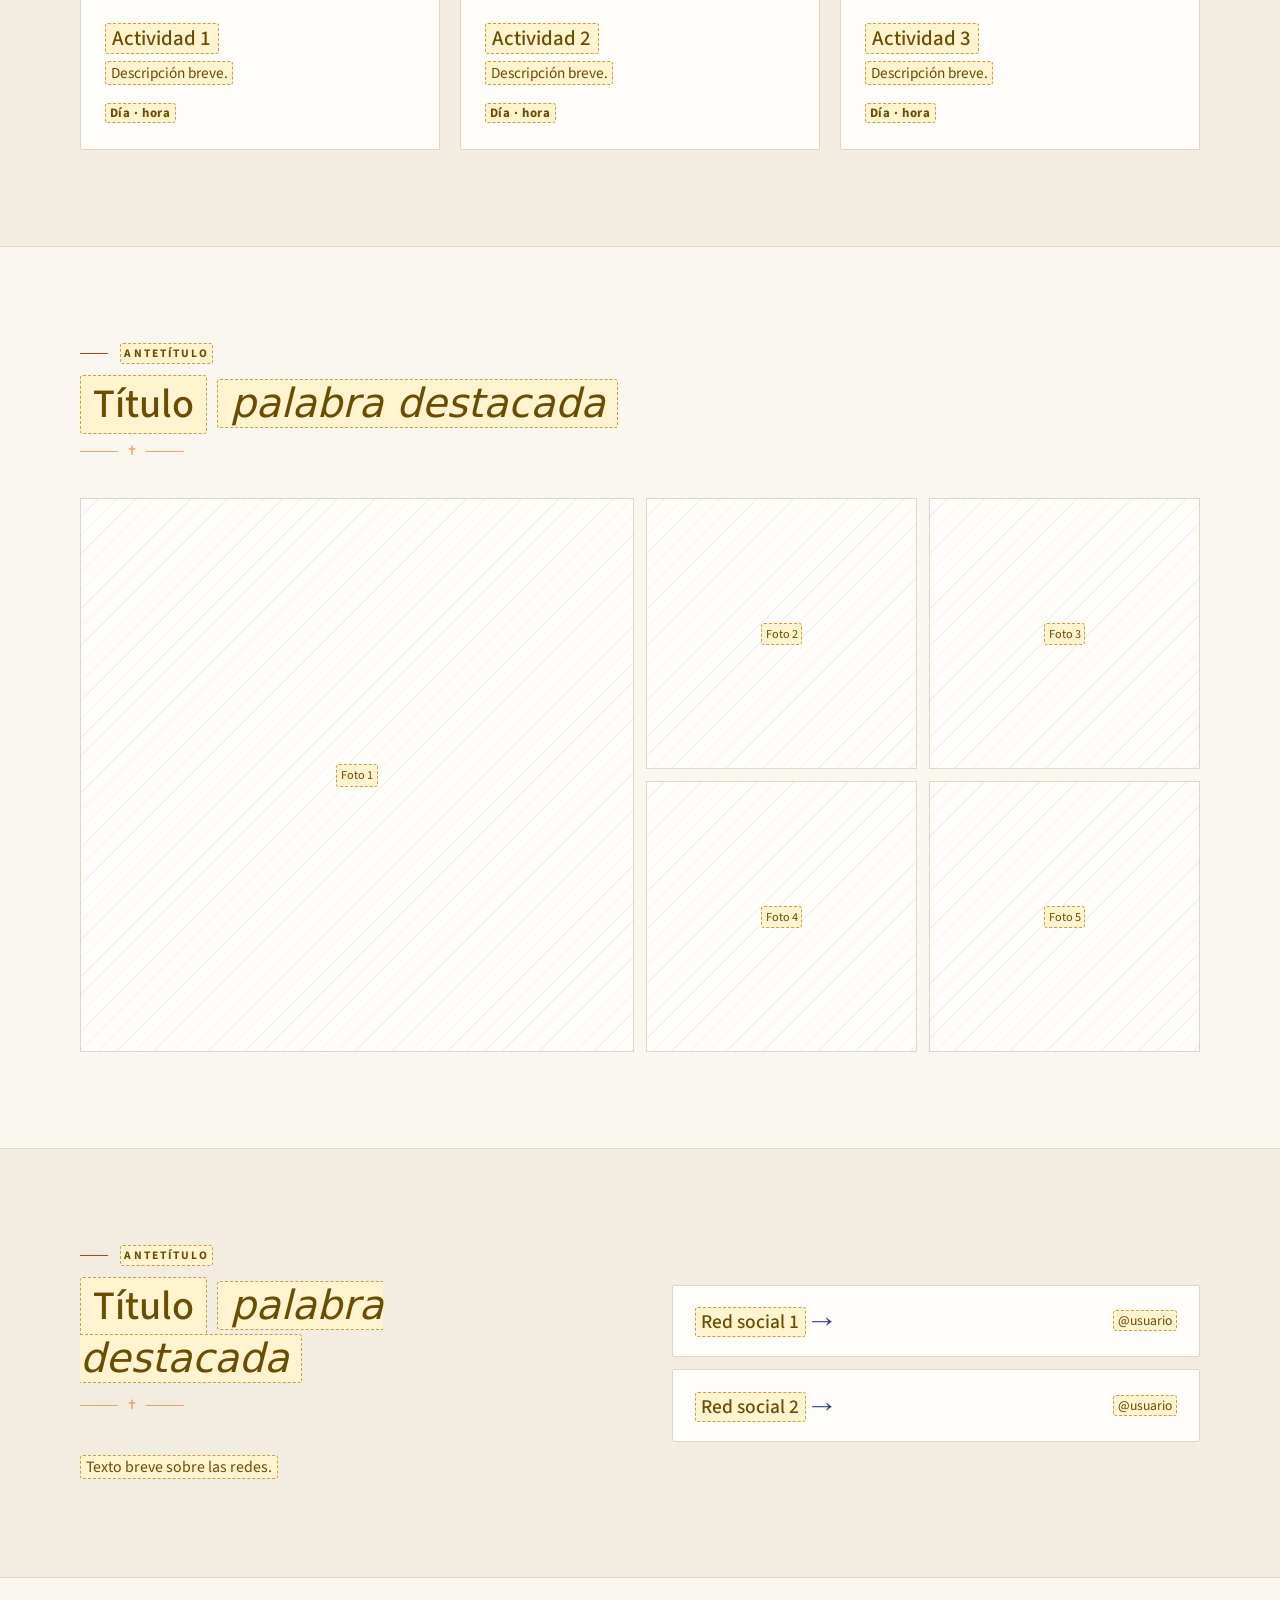
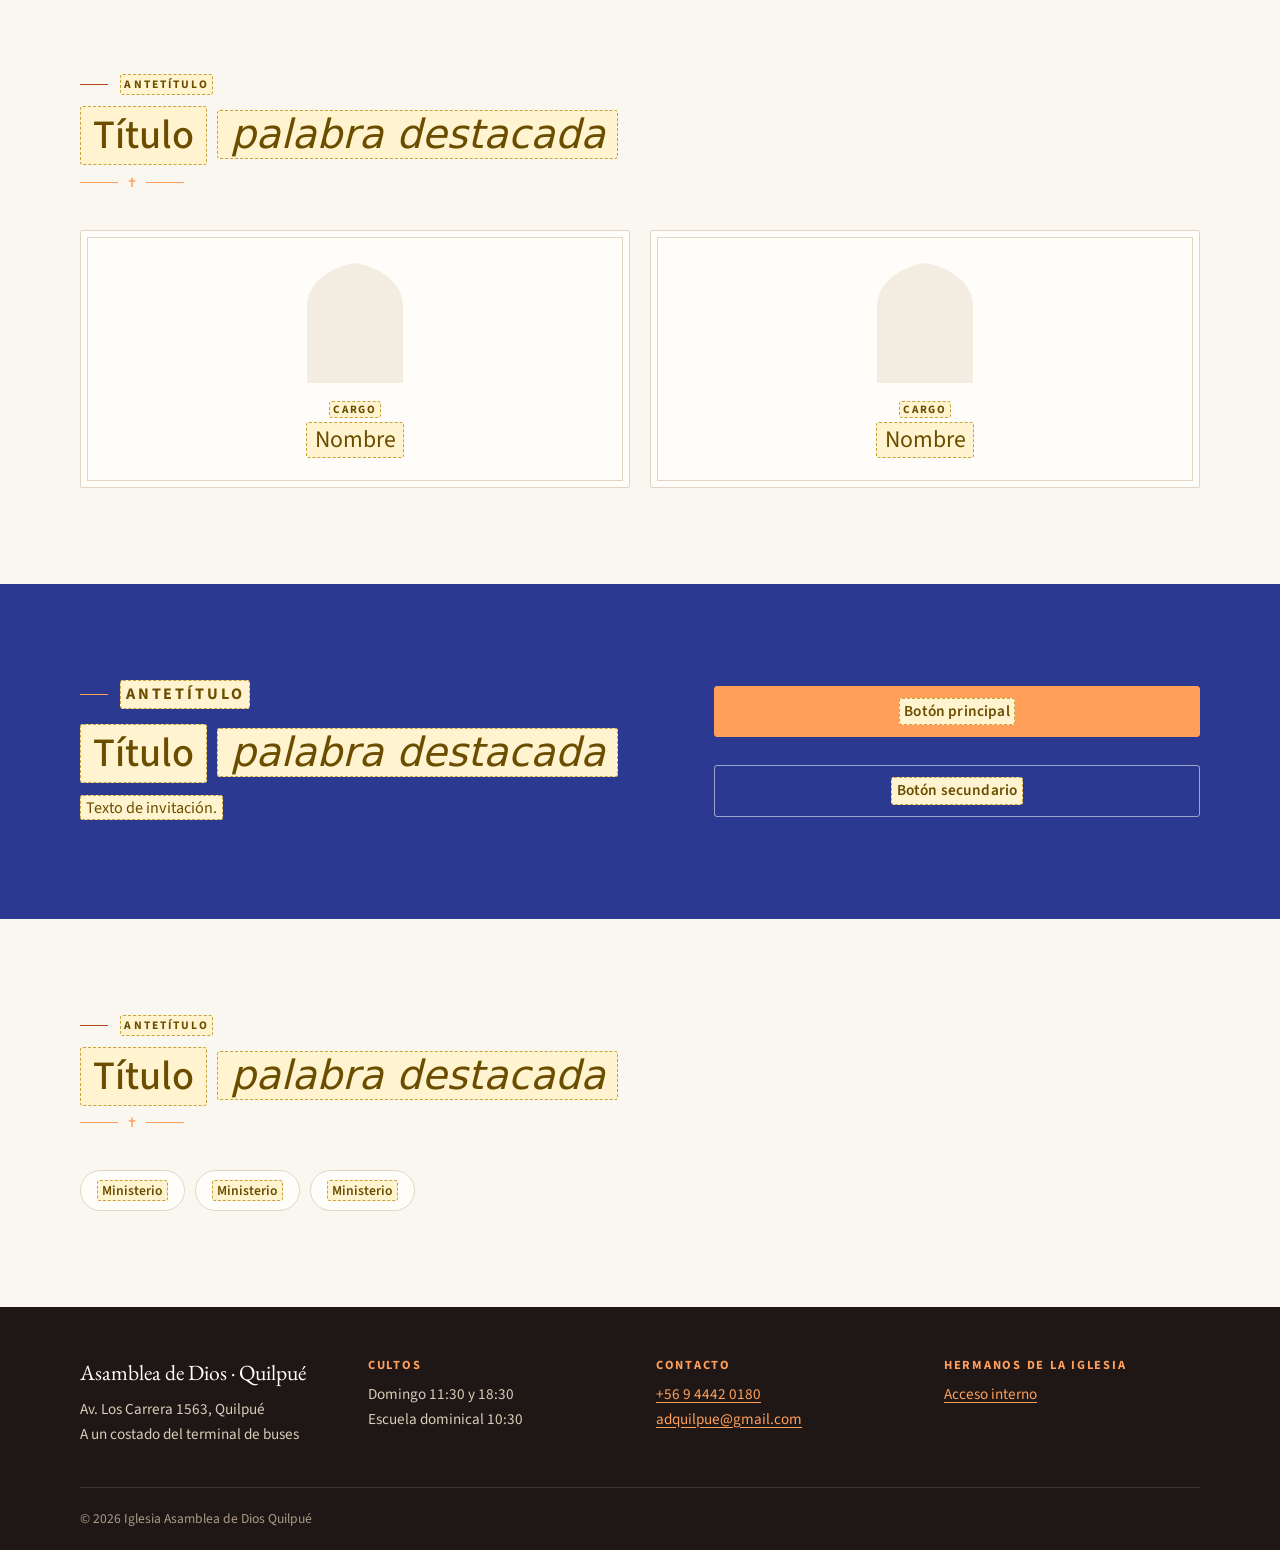
==== commit 620b39f6: "Jóvenes: solo placeholders en el contenido de la plantilla Co-Authored-By: Claude Opus 5.5 <noreply@" ====
--- a/ministerios/jovenes/index.html
+++ b/ministerios/jovenes/index.html
@@ -6,11 +6,11 @@
   <meta charset="UTF-8">
   <meta name="viewport" content="width=device-width, initial-scale=1.0">
   <title>Jóvenes · Asamblea de Dios Quilpué</title>
-  <meta name="description" content="Ministerio de Jóvenes de la Asamblea de Dios Quilpué. Nos reunimos los sábados a las 18:00 en Los Carrera 1563. Actividades, fotos y redes.">
+  <meta name="description" content="Descripción de la página para buscadores (pendiente).">
   <meta name="color-scheme" content="light">
   <meta name="theme-color" content="#2b3990">
   <meta property="og:title" content="Jóvenes · Asamblea de Dios Quilpué">
-  <meta property="og:description" content="Sábados 18:00 en Los Carrera 1563, Quilpué. Un espacio para crecer en la fe, compartir y servir.">
+  <meta property="og:description" content="Descripción para compartir en redes (pendiente).">
   <meta property="og:type" content="website">
   <meta property="og:url" content="https://adquilpue.cl/ministerios/jovenes/">
   <meta property="og:image" content="https://adquilpue.cl/templo.jpg">
@@ -73,20 +73,20 @@
       </nav>
       <div class="wrap hero-inner">
         <div class="hero-text">
-          <p class="kicker">Ministerio de la iglesia</p>
+          <p class="kicker"><mark class="tbd">Antetítulo</mark></p>
           <h1>Jóvenes</h1>
-          <p class="verse">«Ninguno tenga en poco tu juventud, sino sé ejemplo de los creyentes en palabra, conducta, amor, espíritu, fe y pureza.» <cite>1 Timoteo 4:12</cite></p>
-          <p class="lede">Un espacio para que los jóvenes crezcan en la fe, compartan y sirvan. Si tienes entre <mark class="tbd">15 y 30</mark> años, este es tu lugar.</p>
+          <p class="verse"><mark class="tbd">«Versículo»</mark> <cite><mark class="tbd">Cita</mark></cite></p>
+          <p class="lede"><mark class="tbd">Frase de presentación del ministerio (una o dos líneas).</mark></p>
 
           <dl class="hero-facts">
-            <div><dt>Reunión</dt><dd>Sábado 18:00</dd></div>
-            <div><dt>Lugar</dt><dd>Los Carrera 1563</dd></div>
-            <div><dt>Edades</dt><dd><mark class="tbd">15 a 30 años</mark></dd></div>
+            <div><dt><mark class="tbd">Dato 1</mark></dt><dd><mark class="tbd">Valor</mark></dd></div>
+            <div><dt><mark class="tbd">Dato 2</mark></dt><dd><mark class="tbd">Valor</mark></dd></div>
+            <div><dt><mark class="tbd">Dato 3</mark></dt><dd><mark class="tbd">Valor</mark></dd></div>
           </dl>
 
           <p class="actions">
-            <a class="btn" href="#redes">Síguenos</a>
-            <a class="btn btn-ghost" href="#galeria">Ver fotos</a>
+            <a class="btn" href="#redes"><mark class="tbd">Botón principal</mark></a>
+            <a class="btn btn-ghost" href="#galeria"><mark class="tbd">Botón secundario</mark></a>
           </p>
         </div>
 
@@ -95,7 +95,7 @@
             <!-- Con foto: <img src="fotos/portada.jpg" width="1080" height="1350" alt="Describe la foto"> -->
             <span class="arch-empty" aria-hidden="true">J</span>
           </div>
-          <figcaption>Jóvenes AD Quilpué</figcaption>
+          <figcaption><mark class="tbd">Pie de foto</mark></figcaption>
         </figure>
       </div>
     </section>
@@ -105,45 +105,45 @@
       <div class="wrap about">
         <div class="about-text">
           <header class="section-head">
-            <p class="kicker">Quiénes somos</p>
-            <h2>Una generación <em>que busca a Dios</em></h2>
+            <p class="kicker"><mark class="tbd">Antetítulo</mark></p>
+            <h2><mark class="tbd">Título</mark> <em><mark class="tbd">palabra destacada</mark></em></h2>
           </header>
-          <p>Cada sábado nos juntamos a adorar, estudiar la Biblia y conversar sobre lo que vivimos. Tenemos nuestro propio grupo de alabanza, y también servimos en los cultos de la iglesia.</p>
-          <p><mark class="tbd">Texto a revisar con el líder de Jóvenes: historia del grupo, qué los mueve, cómo integrarse.</mark></p>
-        </div>
-
-        <aside class="pastor-card" aria-label="Cuándo nos reunimos">
-          <p class="pastor-role">Te esperamos</p>
-          <p class="pastor-name">Sábados 18:00</p>
-          <p class="pastor-note">En el templo de Av. Los Carrera 1563, a un costado del terminal de buses. Ven con un amigo.</p>
+          <p><mark class="tbd">Párrafo: quiénes son, qué hacen, historia del grupo.</mark></p>
+          <p><mark class="tbd">Párrafo: cómo integrarse.</mark></p>
+        </div>
+
+        <aside class="pastor-card" aria-label="Recuadro destacado">
+          <p class="pastor-role"><mark class="tbd">Etiqueta</mark></p>
+          <p class="pastor-name"><mark class="tbd">Dato destacado</mark></p>
+          <p class="pastor-note"><mark class="tbd">Texto breve del recuadro.</mark></p>
         </aside>
       </div>
     </section>
 
-    <!-- Lo que hacemos -->
+    <!-- Actividades -->
     <section id="actividades" class="section section-tint">
       <div class="wrap">
         <header class="section-head">
-          <p class="kicker">Participa</p>
-          <h2>Lo que <em>hacemos</em></h2>
-          <p class="section-lede">Además de la reunión semanal, hay actividades durante el año. Las fechas se avisan en nuestras redes.</p>
+          <p class="kicker"><mark class="tbd">Antetítulo</mark></p>
+          <h2><mark class="tbd">Título</mark> <em><mark class="tbd">palabra destacada</mark></em></h2>
+          <p class="section-lede"><mark class="tbd">Bajada de la sección.</mark></p>
         </header>
 
         <ul class="cards">
           <li class="card">
-            <h3>Reunión de jóvenes</h3>
-            <p>Alabanza, Palabra y tiempo para compartir.</p>
-            <p class="when">Sábado · 18:00</p>
+            <h3><mark class="tbd">Actividad 1</mark></h3>
+            <p><mark class="tbd">Descripción breve.</mark></p>
+            <p class="when"><mark class="tbd">Día · hora</mark></p>
           </li>
           <li class="card">
-            <h3>Alabanza Jóvenes</h3>
-            <p>Nuestro grupo de músicos y cantantes. También dirige cultos generales de la iglesia.</p>
-            <p class="when">Según calendario</p>
+            <h3><mark class="tbd">Actividad 2</mark></h3>
+            <p><mark class="tbd">Descripción breve.</mark></p>
+            <p class="when"><mark class="tbd">Día · hora</mark></p>
           </li>
           <li class="card">
-            <h3><mark class="tbd">Campamento</mark></h3>
-            <p><mark class="tbd">Actividad de ejemplo: reemplazar por las reales (retiros, salidas, evangelismo…).</mark></p>
-            <p class="when"><mark class="tbd">Fecha</mark></p>
+            <h3><mark class="tbd">Actividad 3</mark></h3>
+            <p><mark class="tbd">Descripción breve.</mark></p>
+            <p class="when"><mark class="tbd">Día · hora</mark></p>
           </li>
         </ul>
       </div>
@@ -153,18 +153,18 @@
     <section id="galeria" class="section">
       <div class="wrap">
         <header class="section-head">
-          <p class="kicker">Momentos</p>
-          <h2>Galería <em>de fotos</em></h2>
+          <p class="kicker"><mark class="tbd">Antetítulo</mark></p>
+          <h2><mark class="tbd">Título</mark> <em><mark class="tbd">palabra destacada</mark></em></h2>
         </header>
 
         <!-- Cada foto: <li><a href="fotos/NOMBRE.jpg"><img src="fotos/NOMBRE-mini.jpg" width="600" height="600" loading="lazy" alt="Qué se ve"></a></li>
              La primera se muestra más grande. Ver ministerios/README.md (tamaños y peso). -->
         <ul class="gallery">
-          <li><span class="photo-empty"><mark class="tbd">Foto pendiente</mark></span></li>
-          <li><span class="photo-empty"><mark class="tbd">Foto</mark></span></li>
-          <li><span class="photo-empty"><mark class="tbd">Foto</mark></span></li>
-          <li><span class="photo-empty"><mark class="tbd">Foto</mark></span></li>
-          <li><span class="photo-empty"><mark class="tbd">Foto</mark></span></li>
+          <li><span class="photo-empty"><mark class="tbd">Foto 1</mark></span></li>
+          <li><span class="photo-empty"><mark class="tbd">Foto 2</mark></span></li>
+          <li><span class="photo-empty"><mark class="tbd">Foto 3</mark></span></li>
+          <li><span class="photo-empty"><mark class="tbd">Foto 4</mark></span></li>
+          <li><span class="photo-empty"><mark class="tbd">Foto 5</mark></span></li>
         </ul>
       </div>
     </section>
@@ -174,14 +174,14 @@
       <div class="wrap live">
         <div>
           <header class="section-head">
-            <p class="kicker">Síguenos</p>
-            <h2>Jóvenes <em>en redes</em></h2>
+            <p class="kicker"><mark class="tbd">Antetítulo</mark></p>
+            <h2><mark class="tbd">Título</mark> <em><mark class="tbd">palabra destacada</mark></em></h2>
           </header>
-          <p>Ahí publicamos las próximas actividades, fotos y avisos de último minuto.</p>
+          <p><mark class="tbd">Texto breve sobre las redes.</mark></p>
         </div>
         <ul class="socials">
-          <li><a class="social" href="#" data-tbd><span class="social-name">Instagram</span><span class="social-note"><mark class="tbd">@usuario</mark></span></a></li>
-          <li><a class="social" href="https://www.youtube.com/@adquilpue" target="_blank" rel="noopener"><span class="social-name">YouTube</span><span class="social-note">Canal de la iglesia</span></a></li>
+          <li><a class="social" href="#" data-tbd><span class="social-name"><mark class="tbd">Red social 1</mark></span><span class="social-note"><mark class="tbd">@usuario</mark></span></a></li>
+          <li><a class="social" href="#" data-tbd><span class="social-name"><mark class="tbd">Red social 2</mark></span><span class="social-note"><mark class="tbd">@usuario</mark></span></a></li>
         </ul>
       </div>
     </section>
@@ -190,22 +190,22 @@
     <section id="lideres" class="section">
       <div class="wrap">
         <header class="section-head">
-          <p class="kicker">Quiénes nos guían</p>
-          <h2>Nuestros <em>líderes</em></h2>
+          <p class="kicker"><mark class="tbd">Antetítulo</mark></p>
+          <h2><mark class="tbd">Título</mark> <em><mark class="tbd">palabra destacada</mark></em></h2>
         </header>
         <ul class="people">
           <li>
             <div class="pastor-card">
-              <div class="person-photo" aria-hidden="true"><!-- <img src="fotos/lider.jpg" alt=""> --></div>
-              <p class="pastor-role">Líder de Jóvenes</p>
+              <div class="person-photo" aria-hidden="true"><!-- <img src="fotos/persona.jpg" alt=""> --></div>
+              <p class="pastor-role"><mark class="tbd">Cargo</mark></p>
               <p class="pastor-name"><mark class="tbd">Nombre</mark></p>
             </div>
           </li>
           <li>
             <div class="pastor-card">
               <div class="person-photo" aria-hidden="true"></div>
-              <p class="pastor-role">Alabanza Jóvenes</p>
-              <p class="pastor-name">Nombre</p>
+              <p class="pastor-role"><mark class="tbd">Cargo</mark></p>
+              <p class="pastor-name"><mark class="tbd">Nombre</mark></p>
             </div>
           </li>
         </ul>
@@ -216,13 +216,13 @@
     <section class="section section-accent">
       <div class="wrap contact">
         <div>
-          <p class="kicker">Ven a conocernos</p>
-          <h2>Te esperamos <em>el sábado</em></h2>
-          <p>No necesitas conocer a nadie. Llega a las 18:00 al templo y pregunta por los jóvenes: te vamos a recibir.</p>
+          <p class="kicker"><mark class="tbd">Antetítulo</mark></p>
+          <h2><mark class="tbd">Título</mark> <em><mark class="tbd">palabra destacada</mark></em></h2>
+          <p><mark class="tbd">Texto de invitación.</mark></p>
         </div>
         <div class="contact-actions">
-          <a class="btn btn-highlight" href="https://wa.me/56944420180?text=Hola%2C%20quiero%20saber%20m%C3%A1s%20de%20los%20j%C3%B3venes" target="_blank" rel="noopener">Escríbenos por WhatsApp</a>
-          <a class="btn btn-outline-light" href="https://www.google.com/maps/search/?api=1&amp;query=Los+Carrera+1563+Quilpu%C3%A9+Chile" target="_blank" rel="noopener">Cómo llegar</a>
+          <a class="btn btn-highlight" href="#" data-tbd><mark class="tbd">Botón principal</mark></a>
+          <a class="btn btn-outline-light" href="#" data-tbd><mark class="tbd">Botón secundario</mark></a>
         </div>
       </div>
     </section>
@@ -231,16 +231,14 @@
     <section class="section">
       <div class="wrap">
         <header class="section-head">
-          <p class="kicker">Hay más</p>
-          <h2>Otros <em>ministerios</em></h2>
+          <p class="kicker"><mark class="tbd">Antetítulo</mark></p>
+          <h2><mark class="tbd">Título</mark> <em><mark class="tbd">palabra destacada</mark></em></h2>
         </header>
         <!-- Cuando un ministerio tenga su página, enlazarla aquí: /ministerios/NOMBRE/ -->
         <ul class="other-ministries">
-          <li><a href="/#ministerios">Escuela dominical</a></li>
-          <li><a href="/#ministerios">Alabanza</a></li>
-          <li><a href="/#ministerios">Damas</a></li>
-          <li><a href="/#ministerios">Varones</a></li>
-          <li><a href="/#ministerios">Oración</a></li>
+          <li><a href="/#ministerios"><mark class="tbd">Ministerio</mark></a></li>
+          <li><a href="/#ministerios"><mark class="tbd">Ministerio</mark></a></li>
+          <li><a href="/#ministerios"><mark class="tbd">Ministerio</mark></a></li>
         </ul>
       </div>
     </section>
